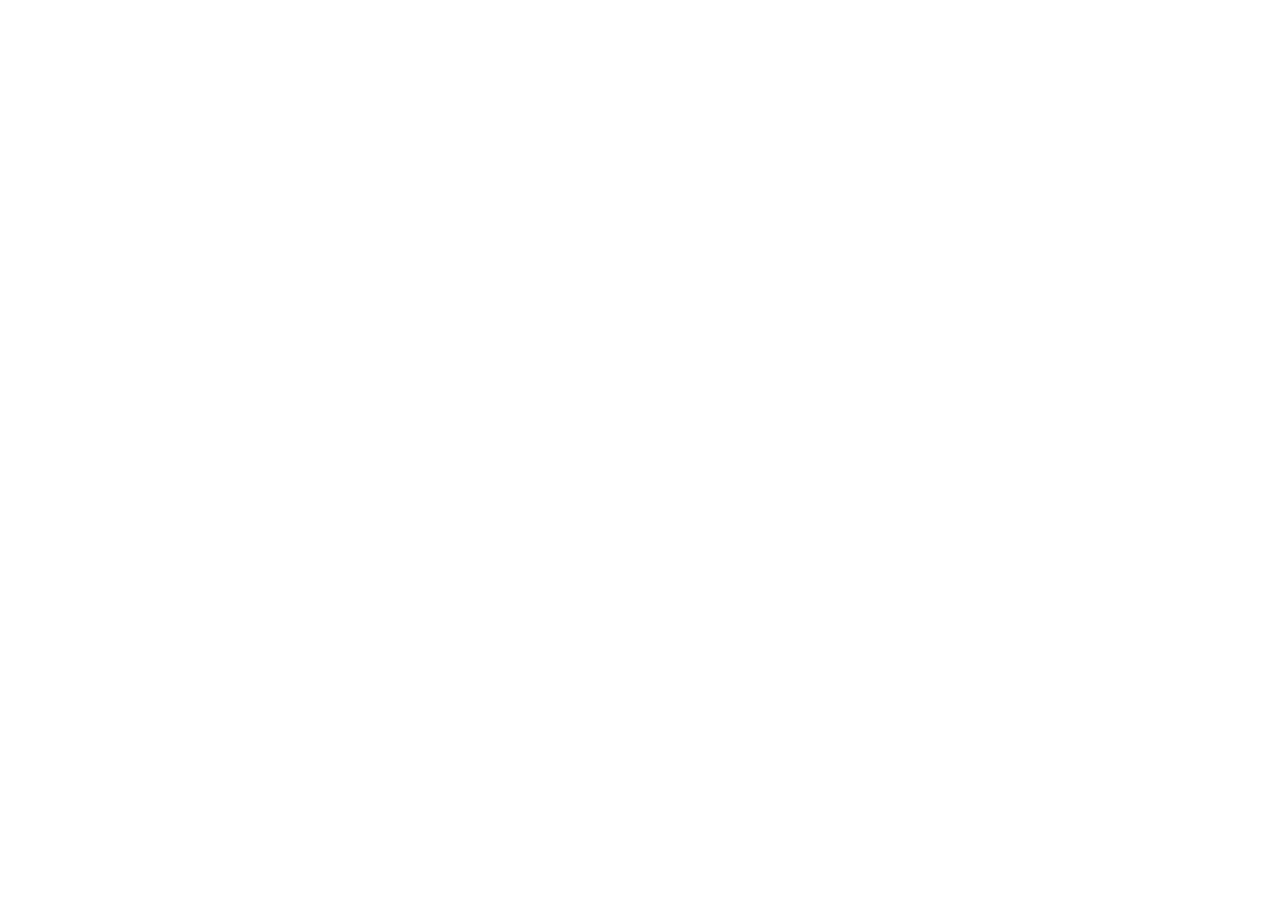
==== index.html @ 19052b79 "deploy: 2a3a69459b458f108ccc205dba8016967078ffb0" ====
<!doctype html>
<html lang="zh-CN">
  <head>
    <meta charset="UTF-8" />
    <meta name="viewport" content="width=device-width, initial-scale=1.0, viewport-fit=cover" />
    <title>五一特惠节 · 主会场</title>
    <!-- 首屏前打上「无手机框」标记，避免闪一下框；逻辑与 src/mobileFullPage.ts 同步 -->
    <script>
      (function () {
        function sync() {
          var w = Math.min(
            window.innerWidth,
            document.documentElement && document.documentElement.clientWidth
              ? document.documentElement.clientWidth
              : window.innerWidth,
          );
          var ua = navigator.userAgent || "";
          var looksMobile =
            /Android|webOS|iPhone|iPod|BlackBerry|IEMobile|Opera Mini|Mobile/i.test(
              ua,
            ) || /\biPad\b/i.test(ua);
          var full = w <= 1200 || (looksMobile && w < 2000);
          document.documentElement.classList.toggle("mobile-full-page", full);
        }
        sync();
        window.addEventListener("resize", sync, { passive: true });
        window.addEventListener("orientationchange", sync, { passive: true });
        if (window.visualViewport) {
          window.visualViewport.addEventListener("resize", sync, {
            passive: true,
          });
        }
      })();
    </script>
    <script type="module" crossorigin src="/wuyi/assets/index-C9WzA_e5.js"></script>
    <link rel="stylesheet" crossorigin href="/wuyi/assets/index-DuWOG540.css">
  </head>
  <body>
    <div id="root"></div>
  </body>
</html>
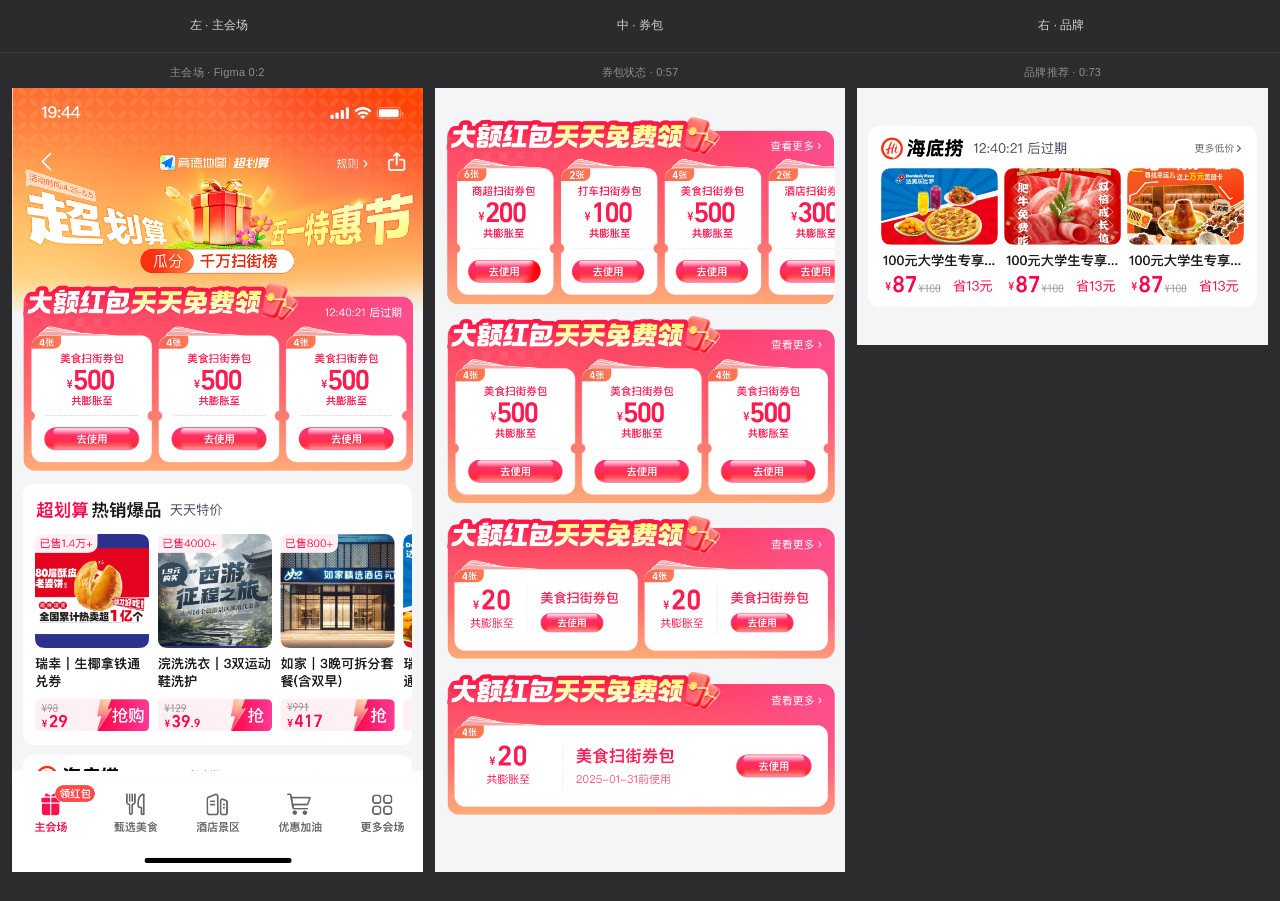
==== commit 82bfbbfa: "五一特惠节 Figma 设计稿还原 - 三页完整实现 - 主会场(page1): 内容可滚动 + 底部导航栏吸底 - 券包状态(page2): 整帧切图展示 - 品牌推荐(page3): 产品卡片支持" ====
--- a/index.html
+++ b/index.html
@@ -1,41 +1,211 @@
-<!doctype html>
+<!DOCTYPE html>
 <html lang="zh-CN">
-  <head>
-    <meta charset="UTF-8" />
-    <meta name="viewport" content="width=device-width, initial-scale=1.0, viewport-fit=cover" />
-    <title>五一特惠节 · 主会场</title>
-    <!-- 首屏前打上「无手机框」标记，避免闪一下框；逻辑与 src/mobileFullPage.ts 同步 -->
-    <script>
-      (function () {
-        function sync() {
-          var w = Math.min(
-            window.innerWidth,
-            document.documentElement && document.documentElement.clientWidth
-              ? document.documentElement.clientWidth
-              : window.innerWidth,
-          );
-          var ua = navigator.userAgent || "";
-          var looksMobile =
-            /Android|webOS|iPhone|iPod|BlackBerry|IEMobile|Opera Mini|Mobile/i.test(
-              ua,
-            ) || /\biPad\b/i.test(ua);
-          var full = w <= 1200 || (looksMobile && w < 2000);
-          document.documentElement.classList.toggle("mobile-full-page", full);
-        }
-        sync();
-        window.addEventListener("resize", sync, { passive: true });
-        window.addEventListener("orientationchange", sync, { passive: true });
-        if (window.visualViewport) {
-          window.visualViewport.addEventListener("resize", sync, {
-            passive: true,
-          });
-        }
-      })();
-    </script>
-    <script type="module" crossorigin src="/wuyi/assets/index-C9WzA_e5.js"></script>
-    <link rel="stylesheet" crossorigin href="/wuyi/assets/index-DuWOG540.css">
-  </head>
-  <body>
-    <div id="root"></div>
-  </body>
+<head>
+<meta charset="UTF-8">
+<meta name="viewport" content="width=device-width, initial-scale=1.0, maximum-scale=1.0, user-scalable=no, viewport-fit=cover">
+<title>券包 · 品牌组件 — 预览</title>
+<style>
+* { margin: 0; padding: 0; box-sizing: border-box; }
+
+html { background: #2c2c2e; }
+
+body {
+  font-family: -apple-system, BlinkMacSystemFont, 'PingFang SC', 'Helvetica Neue', sans-serif;
+  background: #2c2c2e;
+  margin: 0;
+  min-height: 100vh;
+  -webkit-font-smoothing: antialiased;
+}
+
+.nav {
+  position: sticky;
+  top: 0;
+  z-index: 10;
+  display: flex;
+  flex-direction: row;
+  justify-content: stretch;
+  gap: 8px;
+  background: rgba(44, 44, 46, 0.92);
+  backdrop-filter: blur(8px);
+  -webkit-backdrop-filter: blur(8px);
+  border-bottom: 1px solid rgba(255, 255, 255, 0.08);
+  padding: 10px 12px;
+}
+.nav a {
+  flex: 1;
+  text-align: center;
+  font-size: 12px;
+  color: #d1d1d6;
+  text-decoration: none;
+  padding: 8px 4px;
+  border-radius: 8px;
+  line-height: 1.3;
+  cursor: pointer;
+  border: none;
+  background: transparent;
+  font-family: inherit;
+}
+.nav a:hover,
+.nav a:active {
+  background: rgba(255, 255, 255, 0.08);
+}
+
+/* 左 · 中 · 右 三列 */
+.tri {
+  display: flex;
+  flex-direction: row;
+  align-items: flex-start;
+  gap: 12px;
+  padding: 12px;
+  width: max(100%, 900px);
+  margin: 0 auto;
+  min-height: calc(100vh - 52px);
+}
+
+.col {
+  flex: 1 1 280px;
+  min-width: 280px;
+  scroll-margin-top: 52px;
+}
+
+/* 左列：中间区域滚动，最底一张切图（导航）固定在左栏「屏幕」底边，与 page1 一致 */
+.col-main {
+  display: flex;
+  flex-direction: column;
+  min-height: 0;
+  overflow: hidden;
+  position: relative;
+}
+.main-scroll {
+  flex: 1;
+  min-height: 0;
+  overflow-y: auto;
+  overflow-x: hidden;
+  -webkit-overflow-scrolling: touch;
+  overscroll-behavior: contain;
+  line-height: 0;
+  /* 与 page1_tabbar 1500×368 同比例，为底栏留出滚动区，避免内容被盖住 */
+  padding-bottom: calc(100% * 368 / 1500);
+}
+.main-scroll .slice {
+  display: block;
+  width: 100%;
+  height: auto;
+  vertical-align: top;
+}
+.main-tabbar {
+  position: absolute;
+  left: 0;
+  right: 0;
+  bottom: 0;
+  z-index: 2;
+  line-height: 0;
+  background: #2c2c2e;
+}
+.main-tabbar img {
+  display: block;
+  width: 100%;
+  height: auto;
+  vertical-align: top;
+}
+
+.sec-title {
+  font-size: 11px;
+  color: #8e8e93;
+  padding: 0 0 8px;
+  letter-spacing: 0.02em;
+  text-align: center;
+}
+
+.slice {
+  display: block;
+  width: 100%;
+  height: auto;
+  vertical-align: top;
+  user-select: none;
+  -webkit-user-drag: none;
+  border-radius: 0;
+}
+
+@media (max-width: 900px) {
+  body {
+    overflow-x: auto;
+    -webkit-overflow-scrolling: touch;
+  }
+}
+</style>
+</head>
+<body>
+
+<nav class="nav" aria-label="跳转至列">
+  <a href="#" data-col="0" role="button">左 · 主会场</a>
+  <a href="#" data-col="1" role="button">中 · 券包</a>
+  <a href="#" data-col="2" role="button">右 · 品牌</a>
+</nav>
+
+<div class="tri" id="tri">
+  <!-- 主会场：page1_content + page1_tabbar（底栏吸底） -->
+  <section class="col col-main" id="sec-main">
+    <p class="sec-title">主会场 · Figma 0:2</p>
+    <div class="main-scroll" id="main-scroll-box" role="region" aria-label="主会场（可滚动主区域）">
+      <img class="slice" src="assets/page1_content.png" alt="主会场" width="1500" height="5028" decoding="async" fetchpriority="high">
+    </div>
+    <div class="main-tabbar">
+      <img src="assets/page1_tabbar.png" alt="底部导航" width="1500" height="368" decoding="async">
+    </div>
+  </section>
+  <section class="col" id="sec-coupon">
+    <p class="sec-title">券包状态 · 0:57</p>
+    <img class="slice" src="assets/frame_0_57.png" alt="券包状态" width="1500" height="2864" decoding="async">
+  </section>
+  <section class="col" id="sec-brand">
+    <p class="sec-title">品牌推荐 · 0:73</p>
+    <img class="slice" src="assets/frame_0_73.png" alt="品牌推荐" width="1500" height="940" decoding="async">
+  </section>
+</div>
+
+<script>
+(function () {
+  document.querySelectorAll('.nav a[data-col]').forEach(function (el) {
+    el.addEventListener('click', function (e) {
+      e.preventDefault();
+      var i = parseInt(el.getAttribute('data-col'), 10);
+      var cols = document.querySelectorAll('.tri .col');
+      if (cols[i]) {
+        cols[i].scrollIntoView({ behavior: 'smooth', block: 'nearest', inline: 'center' });
+      }
+    });
+  });
+
+  function syncMainColumnHeight() {
+    var mid = document.getElementById('sec-coupon');
+    var main = document.getElementById('sec-main');
+    if (!mid || !main) return;
+    main.style.height = mid.offsetHeight + 'px';
+  }
+
+  if (document.readyState === 'loading') {
+    document.addEventListener('DOMContentLoaded', syncMainColumnHeight);
+  } else {
+    syncMainColumnHeight();
+  }
+  window.addEventListener('resize', syncMainColumnHeight);
+  window.addEventListener('load', syncMainColumnHeight);
+
+  var midEl = document.getElementById('sec-coupon');
+  if (midEl && typeof ResizeObserver !== 'undefined') {
+    new ResizeObserver(syncMainColumnHeight).observe(midEl);
+  }
+
+  document.querySelectorAll('#sec-coupon img, #sec-brand img').forEach(function (img) {
+    if (!img.complete) img.addEventListener('load', syncMainColumnHeight);
+  });
+
+  document.querySelectorAll('#sec-main .slice, #sec-main .main-tabbar img').forEach(function (img) {
+    if (!img.complete) img.addEventListener('load', syncMainColumnHeight);
+  });
+})();
+</script>
+
+</body>
 </html>
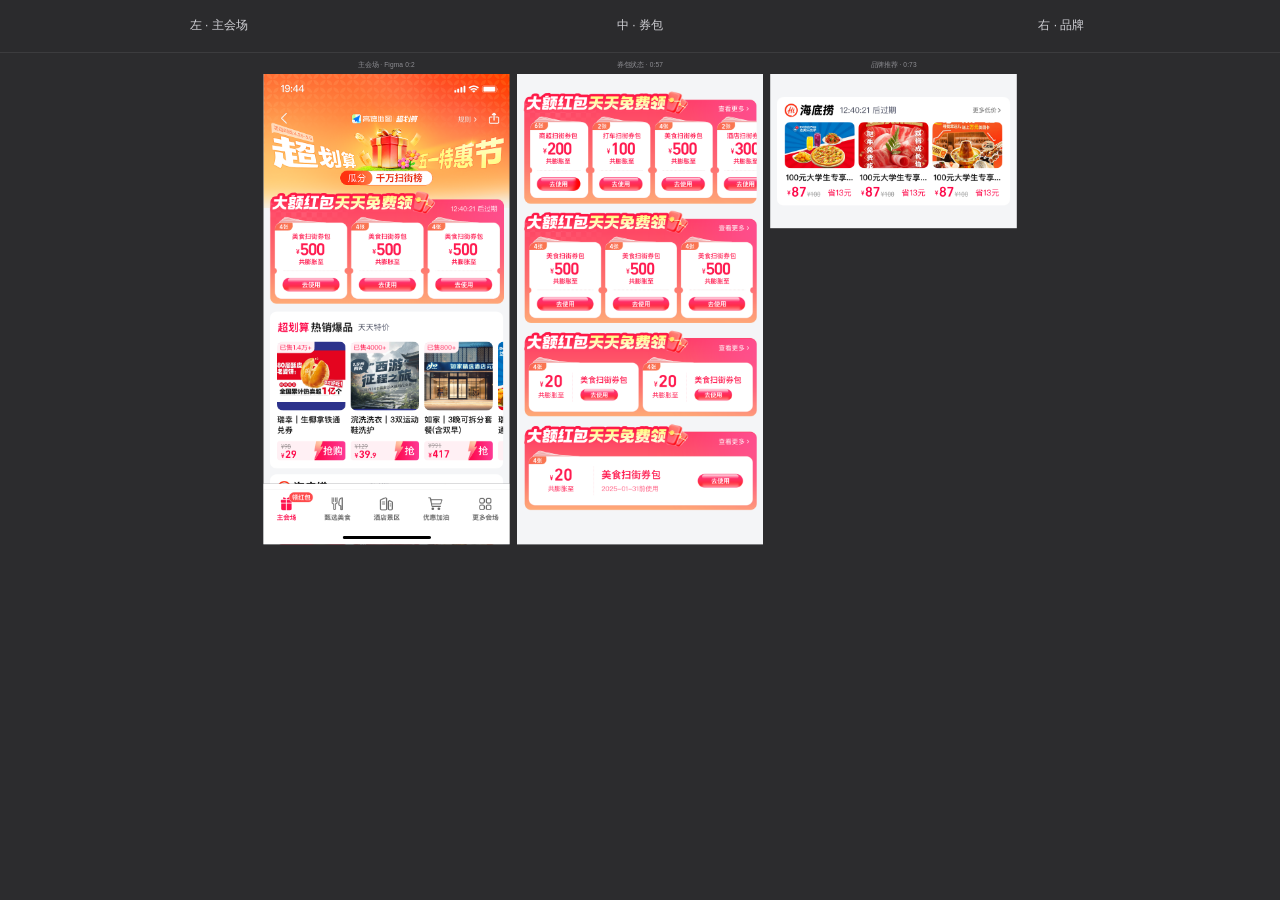
==== commit e32772b6: "三个页面整体等比缩小40% 使用 transform: scale(0.6) 对三列容器等比缩放， JS 动态修正容器高度避免底部空白。  🤖 Generated with [Qoder][https" ====
--- a/index.html
+++ b/index.html
@@ -50,6 +50,11 @@
   background: rgba(255, 255, 255, 0.08);
 }
 
+/* 缩放容器 */
+.tri-wrapper {
+  overflow: hidden;
+}
+
 /* 左 · 中 · 右 三列 */
 .tri {
   display: flex;
@@ -58,8 +63,9 @@
   gap: 12px;
   padding: 12px;
   width: max(100%, 900px);
-  margin: 0 auto;
   min-height: calc(100vh - 52px);
+  transform: scale(0.6);
+  transform-origin: top center;
 }
 
 .col {
@@ -143,6 +149,7 @@
   <a href="#" data-col="2" role="button">右 · 品牌</a>
 </nav>
 
+<div class="tri-wrapper" id="tri-wrapper">
 <div class="tri" id="tri">
   <!-- 主会场：page1_content + page1_tabbar（底栏吸底） -->
   <section class="col col-main" id="sec-main">
@@ -163,6 +170,7 @@
     <img class="slice" src="assets/frame_0_73.png" alt="品牌推荐" width="1500" height="940" decoding="async">
   </section>
 </div>
+</div>
 
 <script>
 (function () {
@@ -204,6 +212,20 @@
   document.querySelectorAll('#sec-main .slice, #sec-main .main-tabbar img').forEach(function (img) {
     if (!img.complete) img.addEventListener('load', syncMainColumnHeight);
   });
+
+  /* 缩放后修正容器高度，避免底部大片空白 */
+  function syncWrapperHeight() {
+    var tri = document.getElementById('tri');
+    var wrapper = document.getElementById('tri-wrapper');
+    if (!tri || !wrapper) return;
+    wrapper.style.height = (tri.offsetHeight * 0.6) + 'px';
+  }
+
+  window.addEventListener('load', syncWrapperHeight);
+  window.addEventListener('resize', syncWrapperHeight);
+  if (typeof ResizeObserver !== 'undefined') {
+    new ResizeObserver(syncWrapperHeight).observe(document.getElementById('tri'));
+  }
 })();
 </script>
 
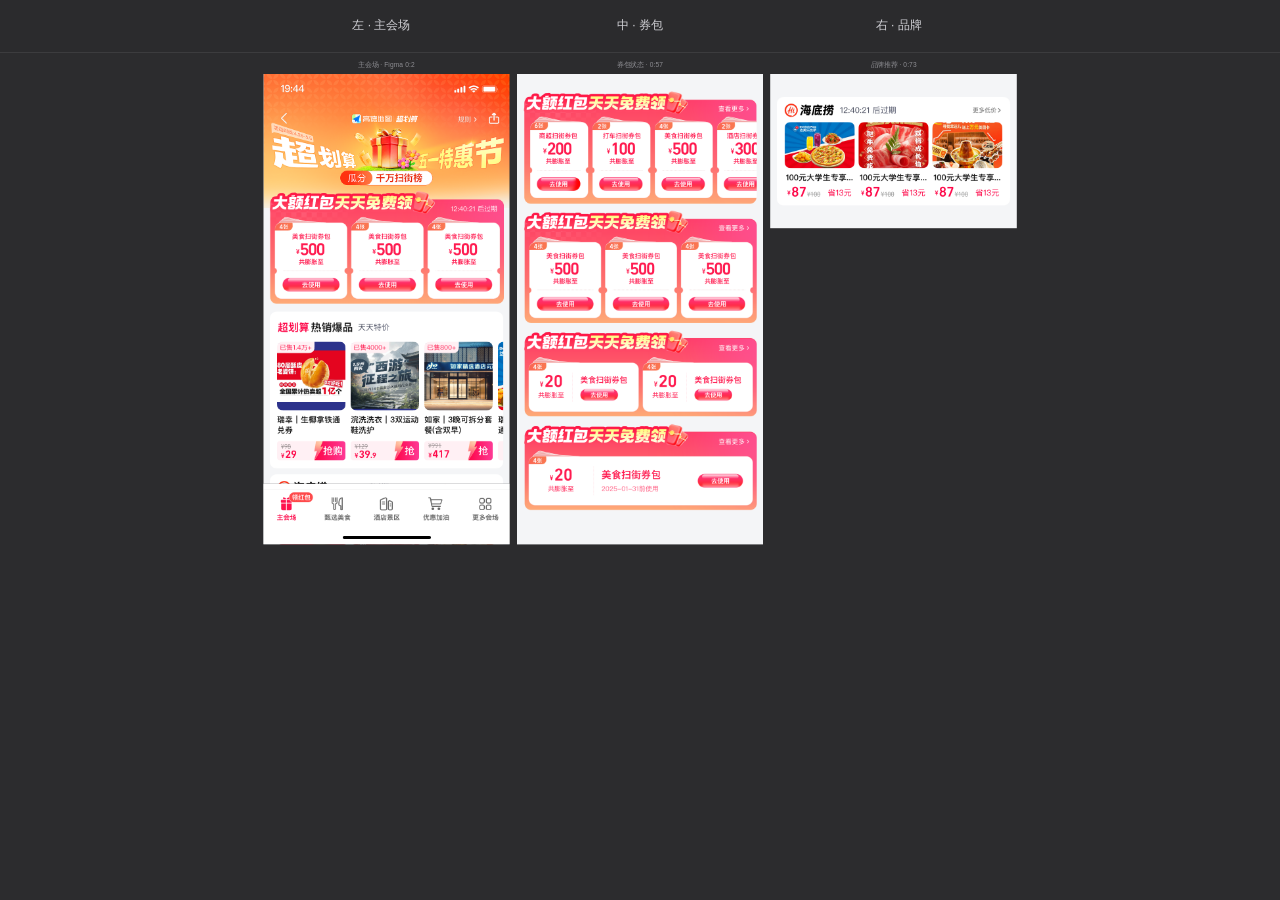
==== commit 84b050ac: "导航栏文字居中对齐到缩放后的列位置 nav两侧padding改为20%，使三个标签与60%缩放后的列垂直对齐。  🤖 Generated with [Qoder][https://qoder.com]" ====
--- a/index.html
+++ b/index.html
@@ -29,7 +29,7 @@
   backdrop-filter: blur(8px);
   -webkit-backdrop-filter: blur(8px);
   border-bottom: 1px solid rgba(255, 255, 255, 0.08);
-  padding: 10px 12px;
+  padding: 10px 20%;
 }
 .nav a {
   flex: 1;
